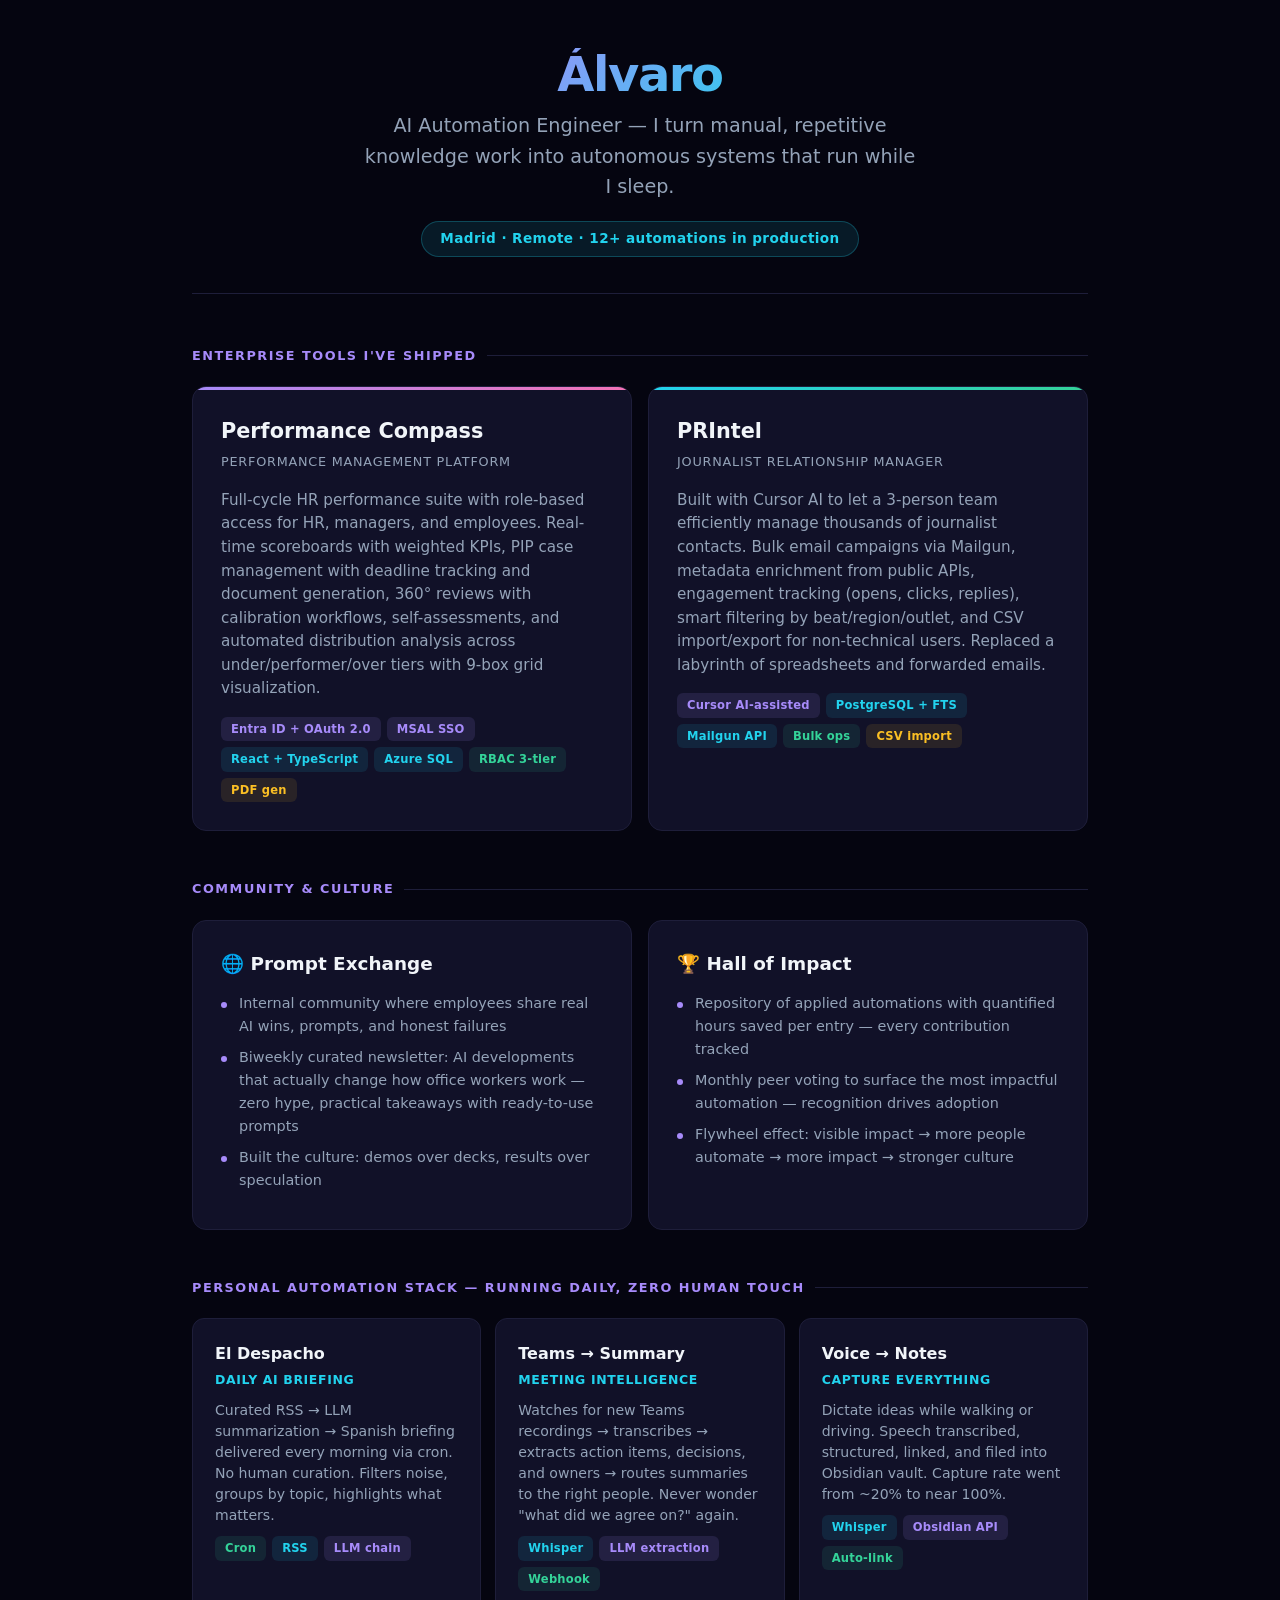
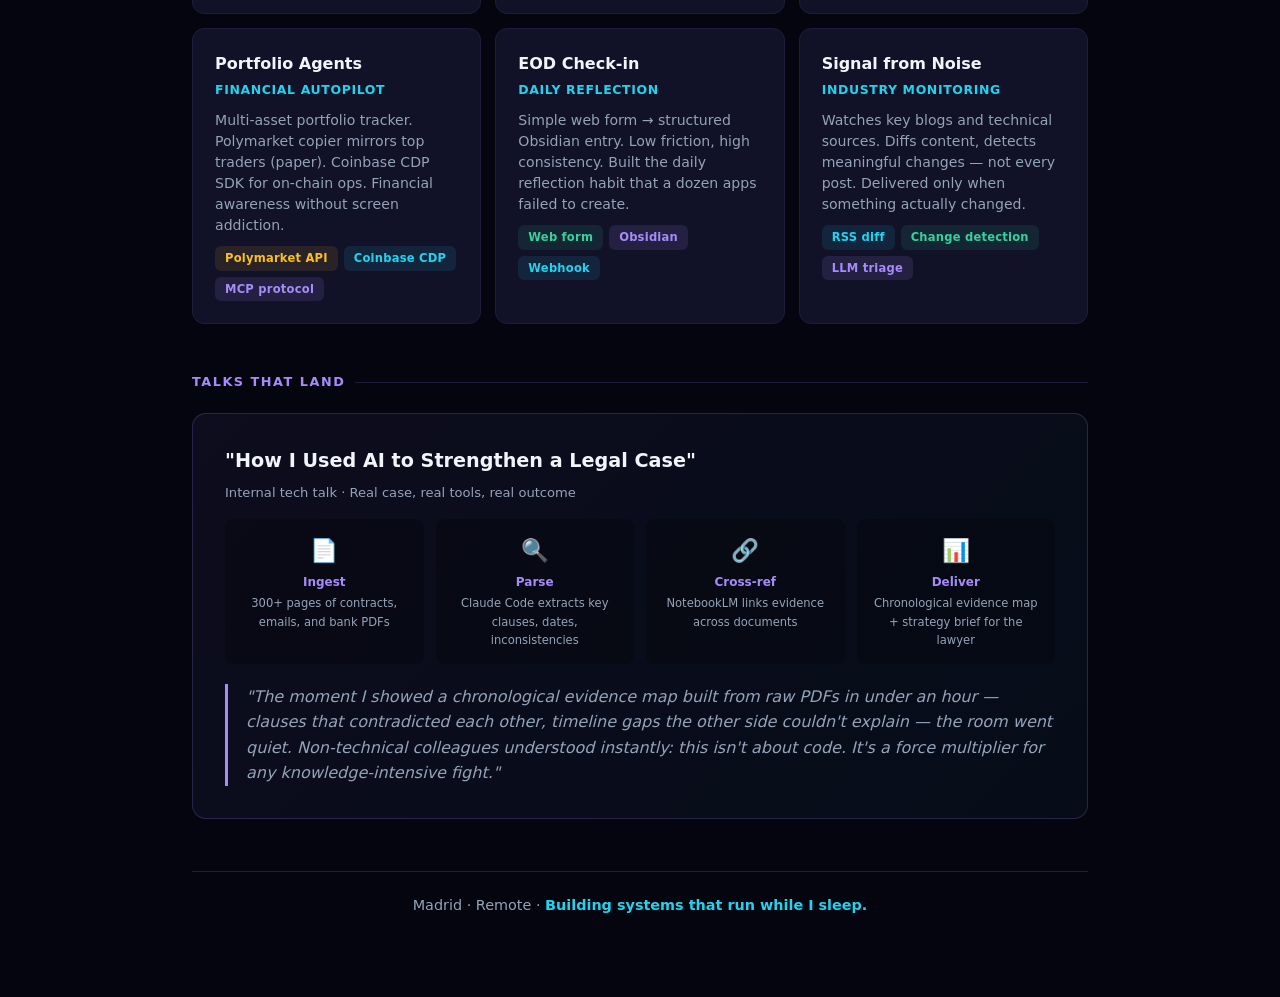
==== automations/index.html @ 8caeb6dc "Add AI automation one-pager" ====
<!DOCTYPE html>
<html lang="en">
<head>
<meta charset="UTF-8">
<meta name="viewport" content="width=device-width, initial-scale=1.0">
<title>Álvaro · AI Automation Engineer</title>
<style>
  :root {
    --bg: #050510;
    --surface: #0c0c1d;
    --card: #111128;
    --border: #1e1e3a;
    --purple: #a78bfa;
    --cyan: #22d3ee;
    --green: #34d399;
    --amber: #fbbf24;
    --pink: #f472b6;
    --text: #f1f5f9;
    --muted: #94a3b8;
  }
  * { margin: 0; padding: 0; box-sizing: border-box; }
  body {
    font-family: 'Inter', -apple-system, BlinkMacSystemFont, 'Segoe UI', system-ui, sans-serif;
    background: var(--bg);
    color: var(--text);
    font-size: 17px;
    line-height: 1.6;
    max-width: 960px;
    margin: 0 auto;
    padding: 48px 32px 80px;
  }
  a { color: var(--cyan); }

  /* ── HEADER ── */
  header {
    text-align: center;
    margin-bottom: 52px;
    padding-bottom: 36px;
    border-bottom: 1px solid var(--border);
  }
  h1 {
    font-size: 3rem;
    font-weight: 800;
    letter-spacing: -0.03em;
    line-height: 1.1;
    background: linear-gradient(135deg, #c4b5fd 0%, #a78bfa 30%, #22d3ee 70%, #67e8f9 100%);
    -webkit-background-clip: text;
    -webkit-text-fill-color: transparent;
    background-clip: text;
    margin-bottom: 10px;
  }
  .subtitle {
    font-size: 1.2rem;
    color: var(--muted);
    font-weight: 400;
    max-width: 560px;
    margin: 0 auto;
  }
  .tagline {
    display: inline-block;
    margin-top: 18px;
    padding: 6px 18px;
    border-radius: 20px;
    font-size: 0.85rem;
    font-weight: 600;
    letter-spacing: 0.03em;
    background: rgba(34, 211, 238, 0.1);
    border: 1px solid rgba(34, 211, 238, 0.25);
    color: var(--cyan);
  }

  /* ── SECTION HEADINGS ── */
  h2 {
    font-size: 0.8rem;
    font-weight: 700;
    text-transform: uppercase;
    letter-spacing: 0.12em;
    color: var(--purple);
    margin: 48px 0 20px;
    display: flex;
    align-items: center;
    gap: 10px;
  }
  h2::after {
    content: '';
    flex: 1;
    height: 1px;
    background: var(--border);
  }

  /* ── ENTERPRISE CARDS ── */
  .enterprise-grid {
    display: grid;
    grid-template-columns: 1fr 1fr;
    gap: 16px;
    margin-bottom: 20px;
  }
  .ecard {
    background: var(--card);
    border: 1px solid var(--border);
    border-radius: 14px;
    padding: 28px;
    position: relative;
    overflow: hidden;
  }
  .ecard::after {
    content: '';
    position: absolute;
    top: 0; left: 0;
    width: 100%; height: 3px;
  }
  .ecard.purple::after { background: linear-gradient(90deg, var(--purple), var(--pink)); }
  .ecard.cyan::after   { background: linear-gradient(90deg, var(--cyan), var(--green)); }
  .ecard h3 {
    font-size: 1.3rem;
    font-weight: 700;
    margin-bottom: 4px;
  }
  .ecard .role {
    font-size: 0.8rem;
    color: var(--muted);
    text-transform: uppercase;
    letter-spacing: 0.06em;
    margin-bottom: 16px;
  }
  .ecard p {
    color: var(--muted);
    font-size: 0.95rem;
    margin-bottom: 16px;
    line-height: 1.55;
  }
  .pill-row {
    display: flex;
    flex-wrap: wrap;
    gap: 6px;
  }
  .pill {
    font-size: 0.72rem;
    font-weight: 600;
    padding: 3px 10px;
    border-radius: 6px;
    letter-spacing: 0.02em;
  }
  .pill.purple { background: rgba(167,139,250,0.12); color: var(--purple); }
  .pill.cyan   { background: rgba(34,211,238,0.1);  color: var(--cyan); }
  .pill.green  { background: rgba(52,211,153,0.1);  color: var(--green); }
  .pill.amber  { background: rgba(251,191,36,0.1);  color: var(--amber); }

  /* ── COMMUNITY BLOCK ── */
  .community-block {
    display: grid;
    grid-template-columns: 1fr 1fr;
    gap: 16px;
    margin-bottom: 20px;
  }
  .cblock {
    background: var(--card);
    border: 1px solid var(--border);
    border-radius: 14px;
    padding: 28px;
  }
  .cblock h3 {
    font-size: 1.15rem;
    font-weight: 700;
    margin-bottom: 14px;
    display: flex;
    align-items: center;
    gap: 8px;
  }
  .cblock li {
    color: var(--muted);
    font-size: 0.9rem;
    margin-bottom: 8px;
    padding-left: 18px;
    position: relative;
    list-style: none;
  }
  .cblock li::before {
    content: '';
    position: absolute;
    left: 0; top: 10px;
    width: 6px; height: 6px;
    border-radius: 50%;
    background: var(--purple);
  }

  /* ── PERSONAL STACK ── */
  .stack-grid {
    display: grid;
    grid-template-columns: 1fr 1fr 1fr;
    gap: 14px;
    margin-bottom: 20px;
  }
  .scard {
    background: var(--card);
    border: 1px solid var(--border);
    border-radius: 12px;
    padding: 22px;
    transition: border-color 0.2s;
  }
  .scard:hover { border-color: var(--purple); }
  .scard h3 {
    font-size: 1rem;
    font-weight: 700;
    margin-bottom: 3px;
  }
  .scard .hook {
    font-size: 0.78rem;
    color: var(--cyan);
    font-weight: 600;
    text-transform: uppercase;
    letter-spacing: 0.05em;
    margin-bottom: 10px;
  }
  .scard p {
    font-size: 0.88rem;
    color: var(--muted);
    line-height: 1.5;
  }

  /* ── TALK BLOCK ── */
  .talk-block {
    background: linear-gradient(135deg, rgba(167,139,250,0.06), rgba(34,211,238,0.04));
    border: 1px solid rgba(167,139,250,0.2);
    border-radius: 14px;
    padding: 32px;
    margin-top: 16px;
  }
  .talk-block h3 {
    font-size: 1.2rem;
    font-weight: 700;
    margin-bottom: 6px;
  }
  .talk-block .context {
    font-size: 0.82rem;
    color: var(--muted);
    margin-bottom: 16px;
  }
  .talk-flow {
    display: flex;
    gap: 12px;
    flex-wrap: wrap;
    margin-bottom: 20px;
  }
  .flow-step {
    flex: 1;
    min-width: 110px;
    background: rgba(0,0,0,0.25);
    border-radius: 8px;
    padding: 14px;
    text-align: center;
  }
  .flow-step .icon {
    font-size: 1.4rem;
    margin-bottom: 4px;
  }
  .flow-step .label {
    font-size: 0.75rem;
    font-weight: 600;
    color: var(--purple);
  }
  .flow-step .detail {
    font-size: 0.72rem;
    color: var(--muted);
    margin-top: 2px;
  }
  .quote {
    font-size: 1rem;
    font-style: italic;
    color: var(--muted);
    border-left: 3px solid var(--purple);
    padding-left: 18px;
    margin-top: 16px;
  }

  /* ── FOOTER ── */
  footer {
    margin-top: 52px;
    padding-top: 22px;
    border-top: 1px solid var(--border);
    text-align: center;
    font-size: 0.9rem;
    color: var(--muted);
  }
  footer strong { color: var(--cyan); }

  @media (max-width: 720px) {
    .enterprise-grid, .community-block, .stack-grid { grid-template-columns: 1fr; }
    h1 { font-size: 2.2rem; }
  }
  @media print {
    body { background: #fff; color: #1a1a2e; font-size: 13px; max-width: 100%; padding: 28px; }
    .card, .ecard, .scard, .cblock { background: #f8f9fc; border-color: #ddd; }
    h1 { -webkit-text-fill-color: #7c3aed; }
    h2 { color: #7c3aed; }
    .muted, p, .detail, .context { color: #444; }
  }
</style>
</head>
<body>

<header>
  <h1>Álvaro</h1>
  <p class="subtitle">AI Automation Engineer — I turn manual, repetitive knowledge work into autonomous systems that run while I sleep.</p>
  <div class="tagline">Madrid · Remote · 12+ automations in production</div>
</header>

<!-- ═══════════ ENTERPRISE ═══════════ -->
<h2>Enterprise Tools I've Shipped</h2>

<div class="enterprise-grid">
  <div class="ecard purple">
    <h3>Performance Compass</h3>
    <div class="role">Performance Management Platform</div>
    <p>
      Full-cycle HR performance suite with role-based access for HR, managers, and employees.
      Real-time scoreboards with weighted KPIs, PIP case management with deadline tracking and
      document generation, 360° reviews with calibration workflows, self-assessments, and automated
      distribution analysis across under/performer/over tiers with 9-box grid visualization.
    </p>
    <div class="pill-row">
      <span class="pill purple">Entra ID + OAuth 2.0</span>
      <span class="pill purple">MSAL SSO</span>
      <span class="pill cyan">React + TypeScript</span>
      <span class="pill cyan">Azure SQL</span>
      <span class="pill green">RBAC 3-tier</span>
      <span class="pill amber">PDF gen</span>
    </div>
  </div>

  <div class="ecard cyan">
    <h3>PRIntel</h3>
    <div class="role">Journalist Relationship Manager</div>
    <p>
      Built with Cursor AI to let a 3-person team efficiently manage thousands of journalist contacts.
      Bulk email campaigns via Mailgun, metadata enrichment from public APIs, engagement tracking
      (opens, clicks, replies), smart filtering by beat/region/outlet, and CSV import/export for
      non-technical users. Replaced a labyrinth of spreadsheets and forwarded emails.
    </p>
    <div class="pill-row">
      <span class="pill purple">Cursor AI-assisted</span>
      <span class="pill cyan">PostgreSQL + FTS</span>
      <span class="pill cyan">Mailgun API</span>
      <span class="pill green">Bulk ops</span>
      <span class="pill amber">CSV import</span>
    </div>
  </div>
</div>

<!-- ═══════════ COMMUNITY ═══════════ -->
<h2>Community & Culture</h2>

<div class="community-block">
  <div class="cblock">
    <h3>🌐 Prompt Exchange</h3>
    <ul>
      <li>Internal community where employees share real AI wins, prompts, and honest failures</li>
      <li>Biweekly curated newsletter: AI developments that actually change how office workers work — zero hype, practical takeaways with ready-to-use prompts</li>
      <li>Built the culture: demos over decks, results over speculation</li>
    </ul>
  </div>

  <div class="cblock">
    <h3>🏆 Hall of Impact</h3>
    <ul>
      <li>Repository of applied automations with quantified hours saved per entry — every contribution tracked</li>
      <li>Monthly peer voting to surface the most impactful automation — recognition drives adoption</li>
      <li>Flywheel effect: visible impact → more people automate → more impact → stronger culture</li>
    </ul>
  </div>
</div>

<!-- ═══════════ PERSONAL STACK ═══════════ -->
<h2>Personal Automation Stack — Running Daily, Zero Human Touch</h2>

<div class="stack-grid">
  <div class="scard">
    <h3>El Despacho</h3>
    <div class="hook">Daily AI Briefing</div>
    <p>Curated RSS → LLM summarization → Spanish briefing delivered every morning via cron. No human curation. Filters noise, groups by topic, highlights what matters.</p>
    <div class="pill-row" style="margin-top:10px">
      <span class="pill green">Cron</span>
      <span class="pill cyan">RSS</span>
      <span class="pill purple">LLM chain</span>
    </div>
  </div>
  <div class="scard">
    <h3>Teams → Summary</h3>
    <div class="hook">Meeting Intelligence</div>
    <p>Watches for new Teams recordings → transcribes → extracts action items, decisions, and owners → routes summaries to the right people. Never wonder "what did we agree on?" again.</p>
    <div class="pill-row" style="margin-top:10px">
      <span class="pill cyan">Whisper</span>
      <span class="pill purple">LLM extraction</span>
      <span class="pill green">Webhook</span>
    </div>
  </div>
  <div class="scard">
    <h3>Voice → Notes</h3>
    <div class="hook">Capture Everything</div>
    <p>Dictate ideas while walking or driving. Speech transcribed, structured, linked, and filed into Obsidian vault. Capture rate went from ~20% to near 100%.</p>
    <div class="pill-row" style="margin-top:10px">
      <span class="pill cyan">Whisper</span>
      <span class="pill purple">Obsidian API</span>
      <span class="pill green">Auto-link</span>
    </div>
  </div>
  <div class="scard">
    <h3>Portfolio Agents</h3>
    <div class="hook">Financial Autopilot</div>
    <p>Multi-asset portfolio tracker. Polymarket copier mirrors top traders (paper). Coinbase CDP SDK for on-chain ops. Financial awareness without screen addiction.</p>
    <div class="pill-row" style="margin-top:10px">
      <span class="pill amber">Polymarket API</span>
      <span class="pill cyan">Coinbase CDP</span>
      <span class="pill purple">MCP protocol</span>
    </div>
  </div>
  <div class="scard">
    <h3>EOD Check-in</h3>
    <div class="hook">Daily Reflection</div>
    <p>Simple web form → structured Obsidian entry. Low friction, high consistency. Built the daily reflection habit that a dozen apps failed to create.</p>
    <div class="pill-row" style="margin-top:10px">
      <span class="pill green">Web form</span>
      <span class="pill purple">Obsidian</span>
      <span class="pill cyan">Webhook</span>
    </div>
  </div>
  <div class="scard">
    <h3>Signal from Noise</h3>
    <div class="hook">Industry Monitoring</div>
    <p>Watches key blogs and technical sources. Diffs content, detects meaningful changes — not every post. Delivered only when something actually changed.</p>
    <div class="pill-row" style="margin-top:10px">
      <span class="pill cyan">RSS diff</span>
      <span class="pill green">Change detection</span>
      <span class="pill purple">LLM triage</span>
    </div>
  </div>
</div>

<!-- ═══════════ TALKS ═══════════ -->
<h2>Talks That Land</h2>

<div class="talk-block">
  <h3>"How I Used AI to Strengthen a Legal Case"</h3>
  <div class="context">Internal tech talk · Real case, real tools, real outcome</div>

  <div class="talk-flow">
    <div class="flow-step">
      <div class="icon">📄</div>
      <div class="label">Ingest</div>
      <div class="detail">300+ pages of contracts, emails, and bank PDFs</div>
    </div>
    <div class="flow-step">
      <div class="icon">🔍</div>
      <div class="label">Parse</div>
      <div class="detail">Claude Code extracts key clauses, dates, inconsistencies</div>
    </div>
    <div class="flow-step">
      <div class="icon">🔗</div>
      <div class="label">Cross-ref</div>
      <div class="detail">NotebookLM links evidence across documents</div>
    </div>
    <div class="flow-step">
      <div class="icon">📊</div>
      <div class="label">Deliver</div>
      <div class="detail">Chronological evidence map + strategy brief for the lawyer</div>
    </div>
  </div>

  <div class="quote">
    "The moment I showed a chronological evidence map built from raw PDFs in under an hour —
    clauses that contradicted each other, timeline gaps the other side couldn't explain —
    the room went quiet. Non-technical colleagues understood instantly: this isn't about code.
    It's a force multiplier for any knowledge-intensive fight."
  </div>
</div>

<footer>
  Madrid · Remote · <strong>Building systems that run while I sleep.</strong>
</footer>

</body>
</html>
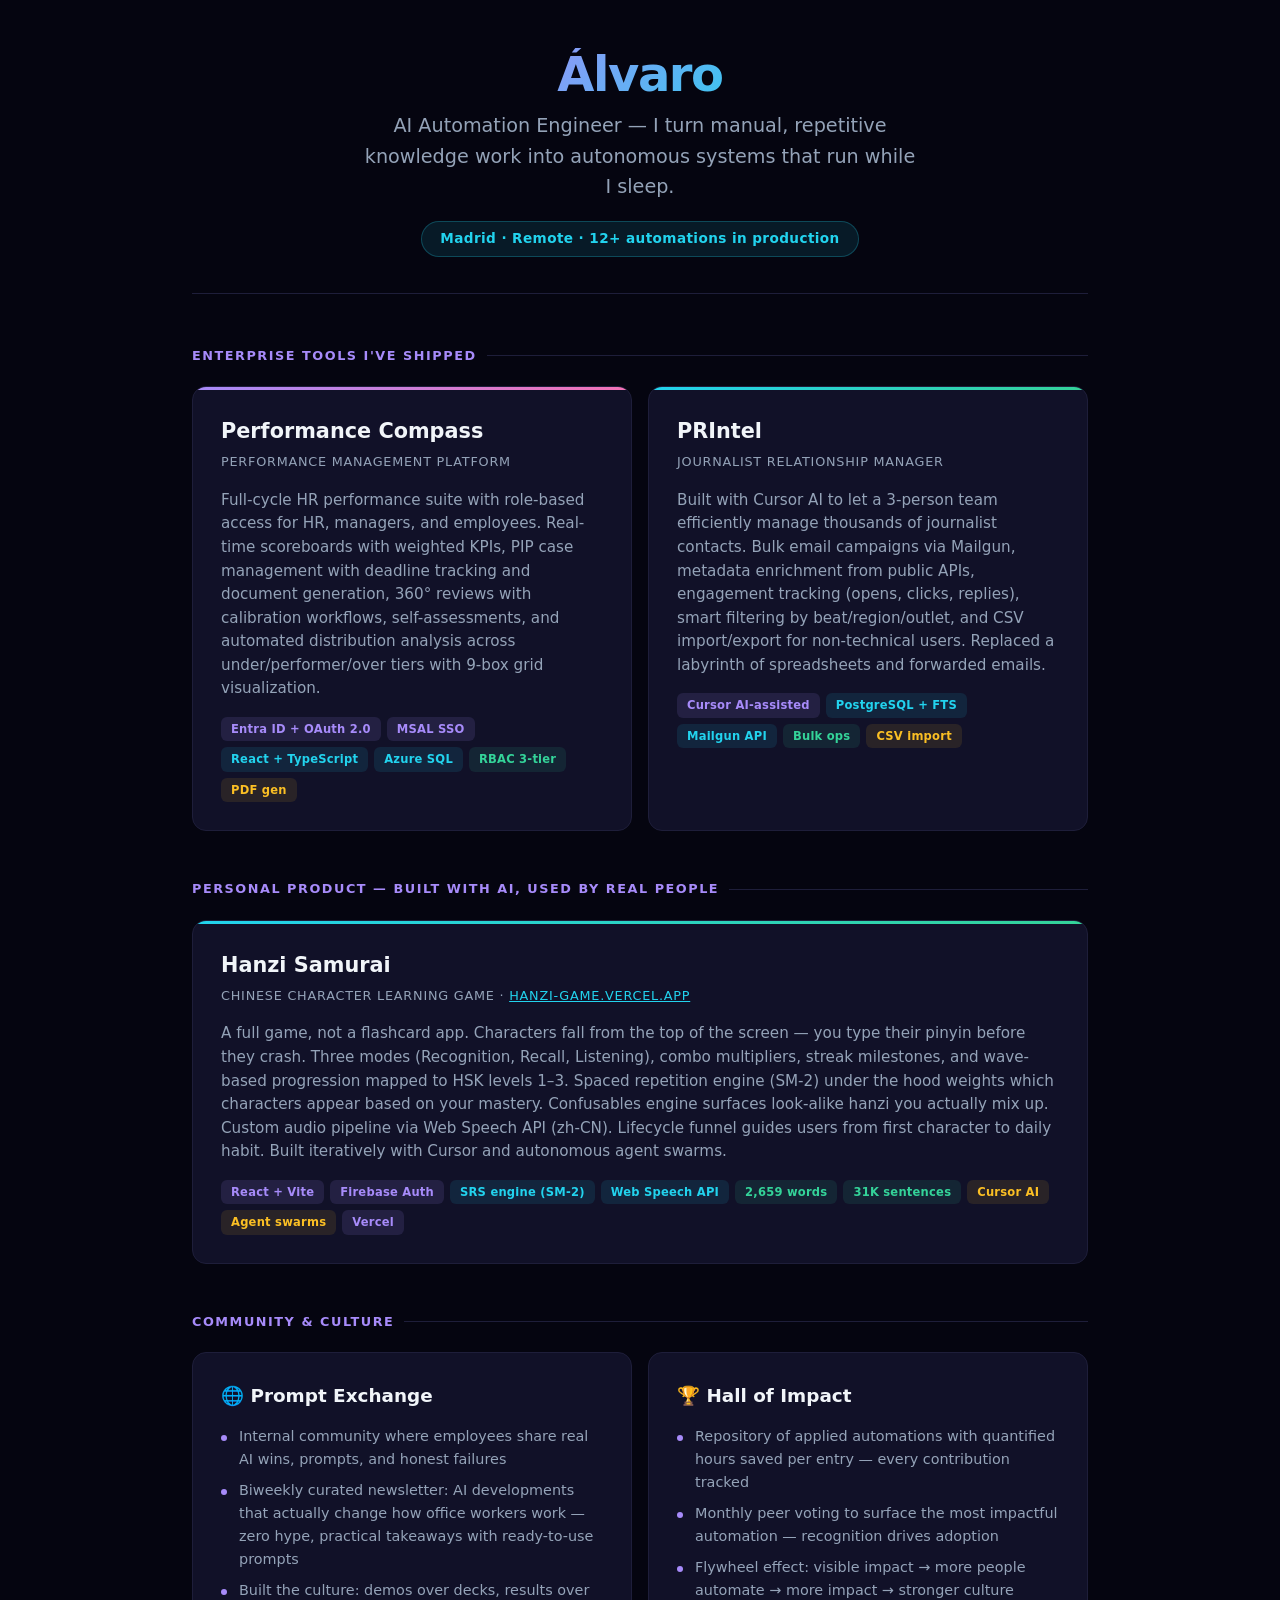
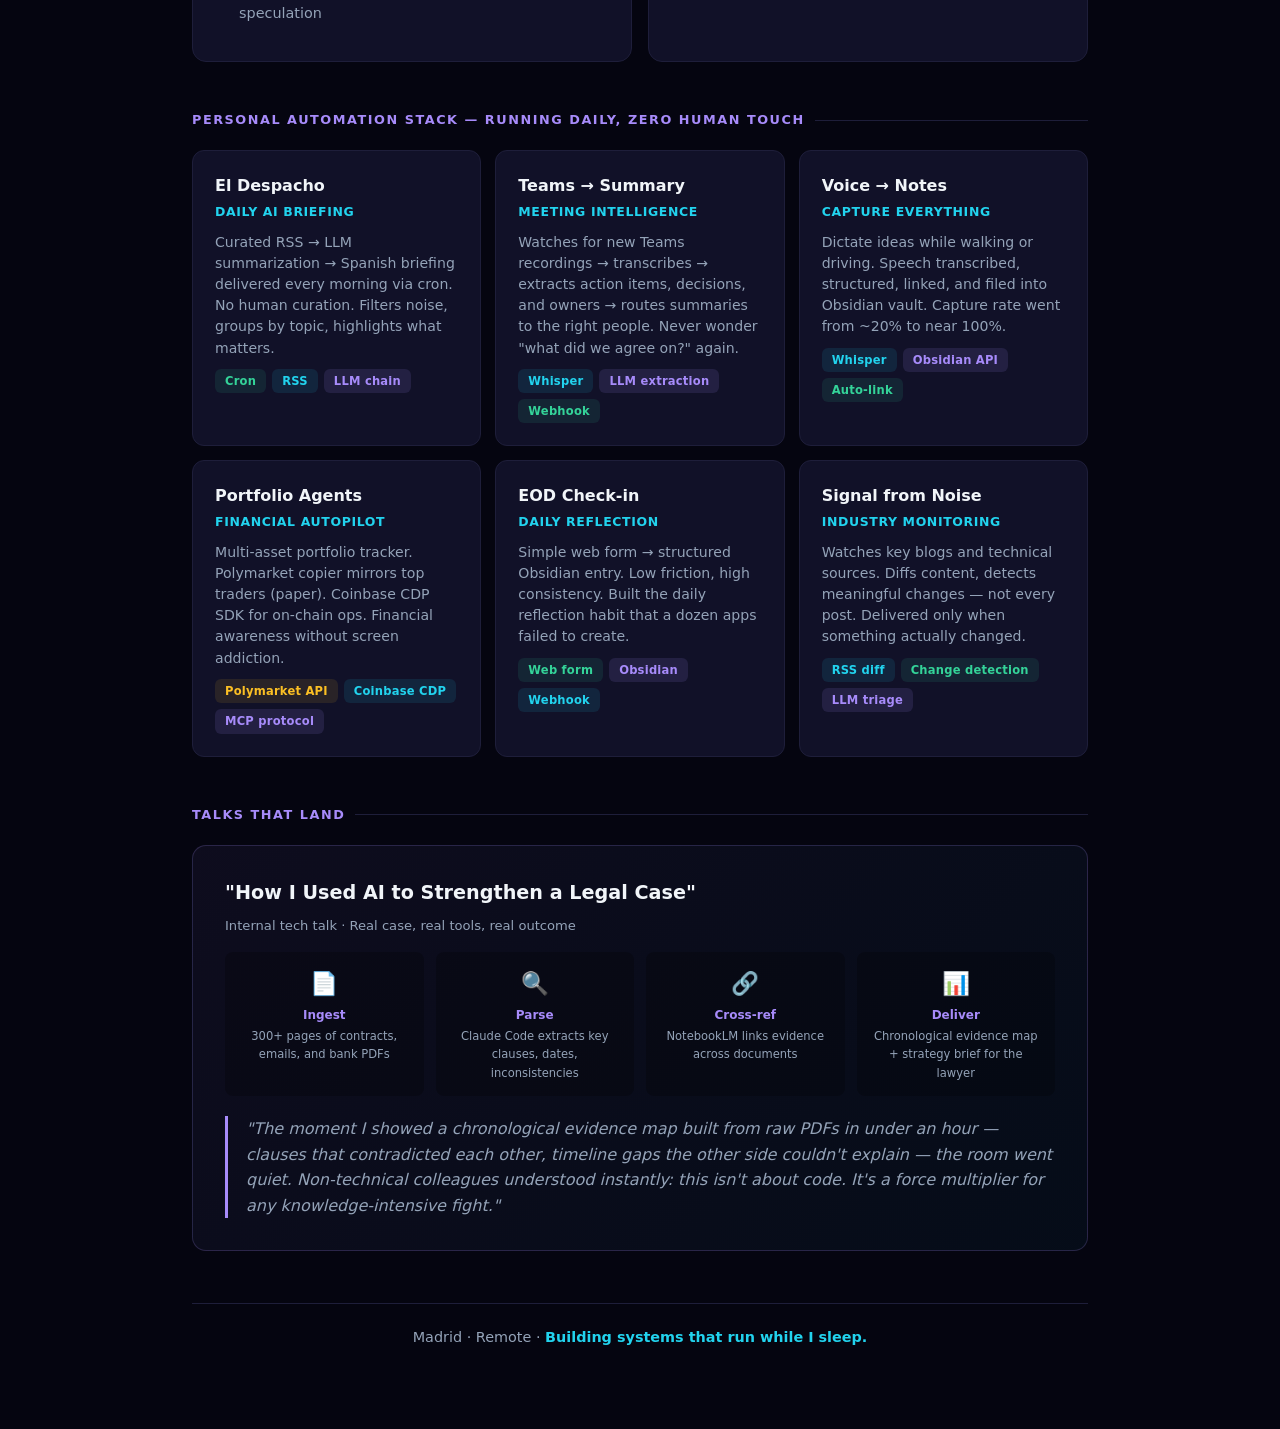
==== commit cca3b120: "Add Hanzi Samurai to one-pager" ====
--- a/automations/index.html
+++ b/automations/index.html
@@ -347,6 +347,35 @@
   </div>
 </div>
 
+<!-- ═══════════ PERSONAL PRODUCT ═══════════ -->
+<h2>Personal Product — Built With AI, Used By Real People</h2>
+
+<div style="display:grid; grid-template-columns: 1fr 1fr; gap:16px; margin-bottom:20px">
+<div class="ecard cyan" style="grid-column: 1 / -1;">
+  <h3>Hanzi Samurai</h3>
+  <div class="role">Chinese Character Learning Game · <a href="https://hanzi-game-8yvzcnspn-alvaromieres-5993s-projects.vercel.app" style="color:var(--cyan)">hanzi-game.vercel.app</a></div>
+  <p>
+    A full game, not a flashcard app. Characters fall from the top of the screen — you type their pinyin
+    before they crash. Three modes (Recognition, Recall, Listening), combo multipliers, streak milestones,
+    and wave-based progression mapped to HSK levels 1–3. Spaced repetition engine (SM-2) under the hood
+    weights which characters appear based on your mastery. Confusables engine surfaces look-alike hanzi
+    you actually mix up. Custom audio pipeline via Web Speech API (zh-CN). Lifecycle funnel guides users
+    from first character to daily habit. Built iteratively with Cursor and autonomous agent swarms.
+  </p>
+  <div class="pill-row">
+    <span class="pill purple">React + Vite</span>
+    <span class="pill purple">Firebase Auth</span>
+    <span class="pill cyan">SRS engine (SM-2)</span>
+    <span class="pill cyan">Web Speech API</span>
+    <span class="pill green">2,659 words</span>
+    <span class="pill green">31K sentences</span>
+    <span class="pill amber">Cursor AI</span>
+    <span class="pill amber">Agent swarms</span>
+    <span class="pill purple">Vercel</span>
+  </div>
+</div>
+</div>
+
 <!-- ═══════════ COMMUNITY ═══════════ -->
 <h2>Community & Culture</h2>
 
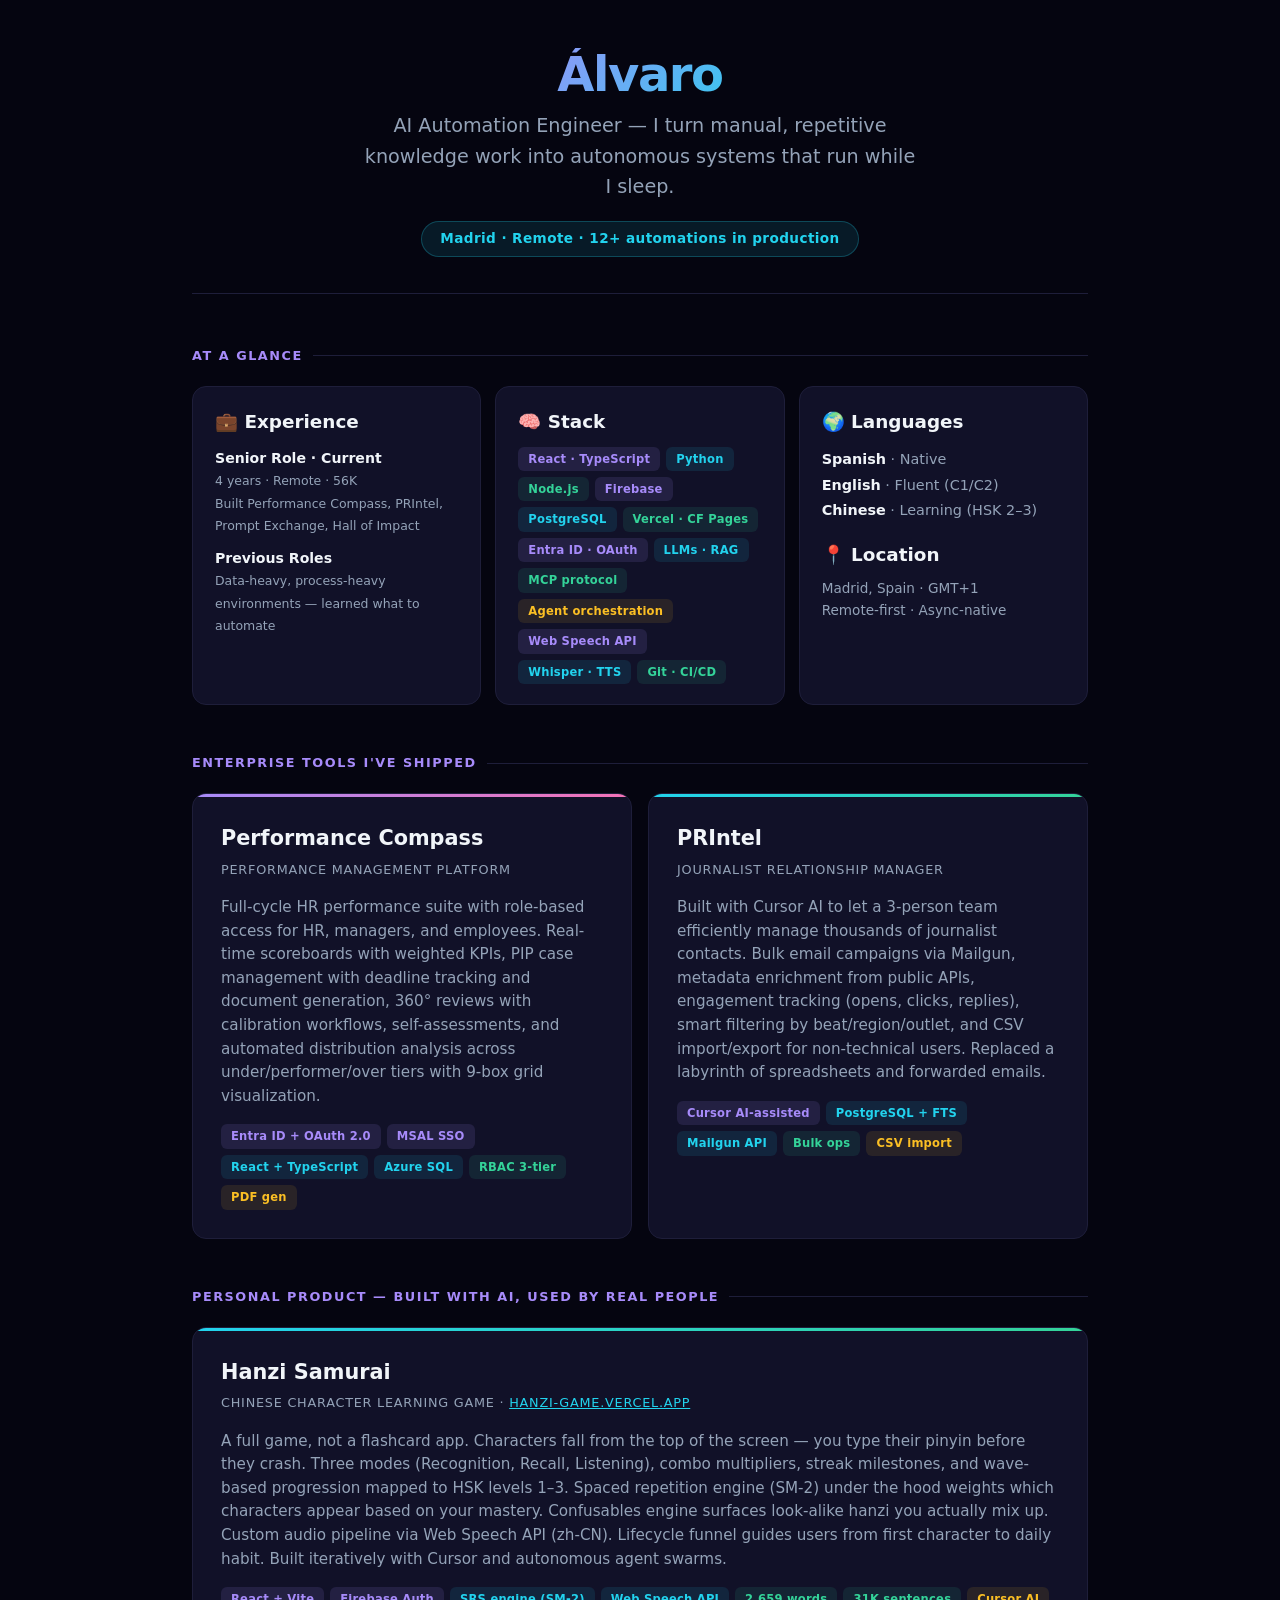
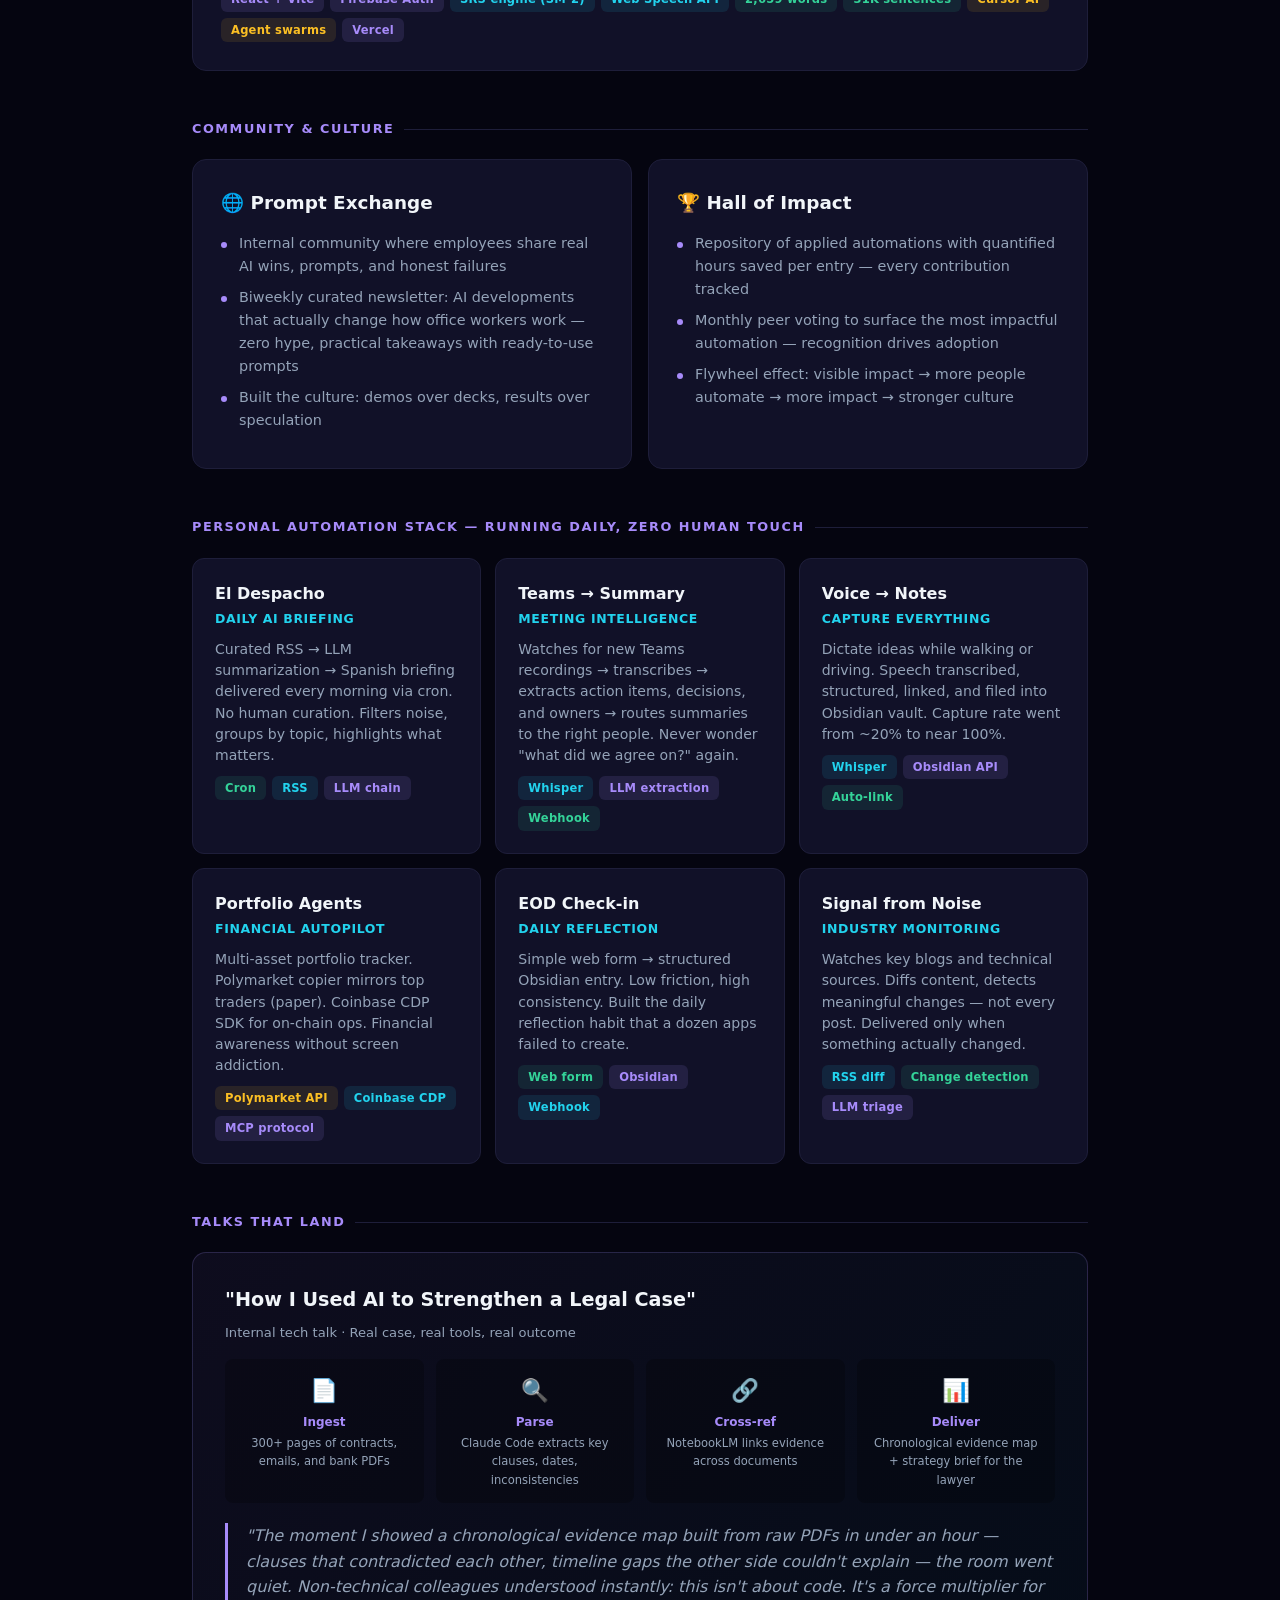
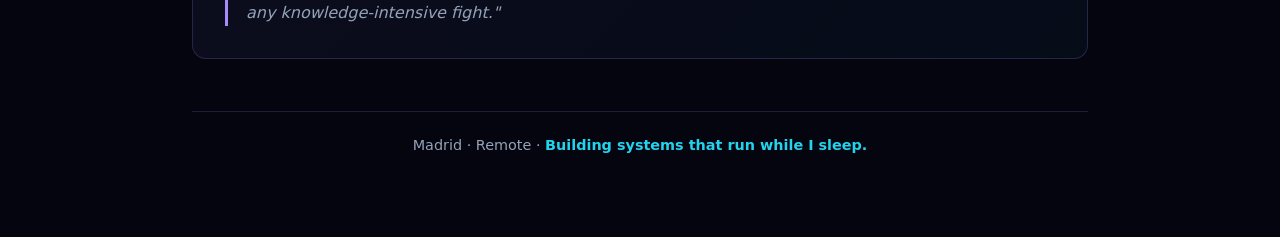
==== commit a7c677ef: "Add condensed CV section" ====
--- a/automations/index.html
+++ b/automations/index.html
@@ -304,6 +304,61 @@
   <p class="subtitle">AI Automation Engineer — I turn manual, repetitive knowledge work into autonomous systems that run while I sleep.</p>
   <div class="tagline">Madrid · Remote · 12+ automations in production</div>
 </header>
+
+<!-- ═══════════ CONDENSED CV ═══════════ -->
+<h2>At a Glance</h2>
+
+<div style="display:grid; grid-template-columns: 1fr 1fr 1fr; gap:14px; margin-bottom:28px">
+
+  <div class="cblock" style="padding:20px 22px">
+    <h3 style="margin-bottom:10px">💼 Experience</h3>
+    <div style="font-size:0.88rem; color:var(--muted); line-height:1.6">
+      <div style="margin-bottom:10px">
+        <strong style="color:var(--text)">Senior Role · Current</strong><br>
+        <span style="font-size:0.78rem">4 years · Remote · 56K</span><br>
+        <span style="font-size:0.78rem">Built Performance Compass, PRIntel, Prompt Exchange, Hall of Impact</span>
+      </div>
+      <div>
+        <strong style="color:var(--text)">Previous Roles</strong><br>
+        <span style="font-size:0.78rem">Data-heavy, process-heavy environments — learned what to automate</span>
+      </div>
+    </div>
+  </div>
+
+  <div class="cblock" style="padding:20px 22px">
+    <h3 style="margin-bottom:10px">🧠 Stack</h3>
+    <div class="pill-row">
+      <span class="pill purple">React · TypeScript</span>
+      <span class="pill cyan">Python</span>
+      <span class="pill green">Node.js</span>
+      <span class="pill purple">Firebase</span>
+      <span class="pill cyan">PostgreSQL</span>
+      <span class="pill green">Vercel · CF Pages</span>
+      <span class="pill purple">Entra ID · OAuth</span>
+      <span class="pill cyan">LLMs · RAG</span>
+      <span class="pill green">MCP protocol</span>
+      <span class="pill amber">Agent orchestration</span>
+      <span class="pill purple">Web Speech API</span>
+      <span class="pill cyan">Whisper · TTS</span>
+      <span class="pill green">Git · CI/CD</span>
+    </div>
+  </div>
+
+  <div class="cblock" style="padding:20px 22px">
+    <h3 style="margin-bottom:10px">🌍 Languages</h3>
+    <div style="font-size:0.9rem; color:var(--muted); line-height:1.8">
+      <div><strong style="color:var(--text)">Spanish</strong> · Native</div>
+      <div><strong style="color:var(--text)">English</strong> · Fluent (C1/C2)</div>
+      <div><strong style="color:var(--text)">Chinese</strong> · Learning (HSK 2–3)</div>
+    </div>
+    <h3 style="margin-top:16px; margin-bottom:8px">📍 Location</h3>
+    <div style="font-size:0.85rem; color:var(--muted)">
+      Madrid, Spain · GMT+1<br>
+      Remote-first · Async-native
+    </div>
+  </div>
+
+</div>
 
 <!-- ═══════════ ENTERPRISE ═══════════ -->
 <h2>Enterprise Tools I've Shipped</h2>
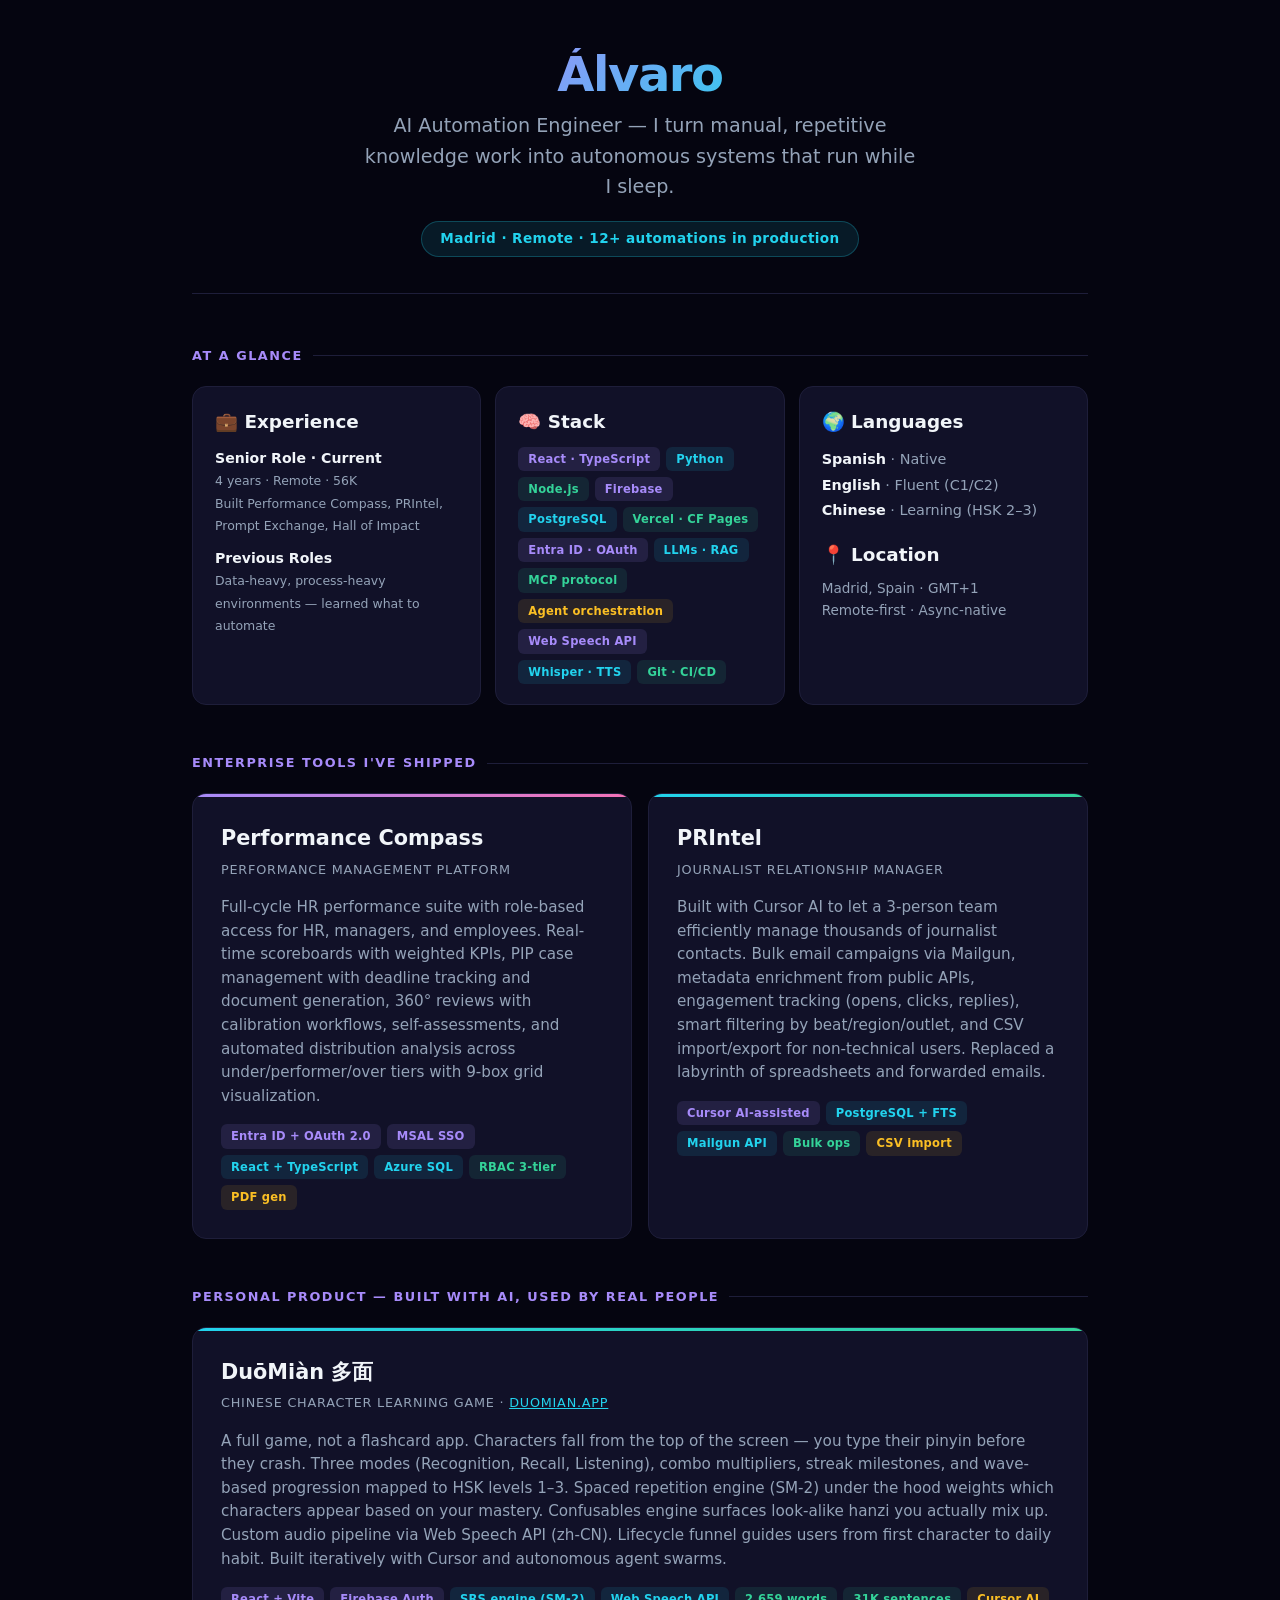
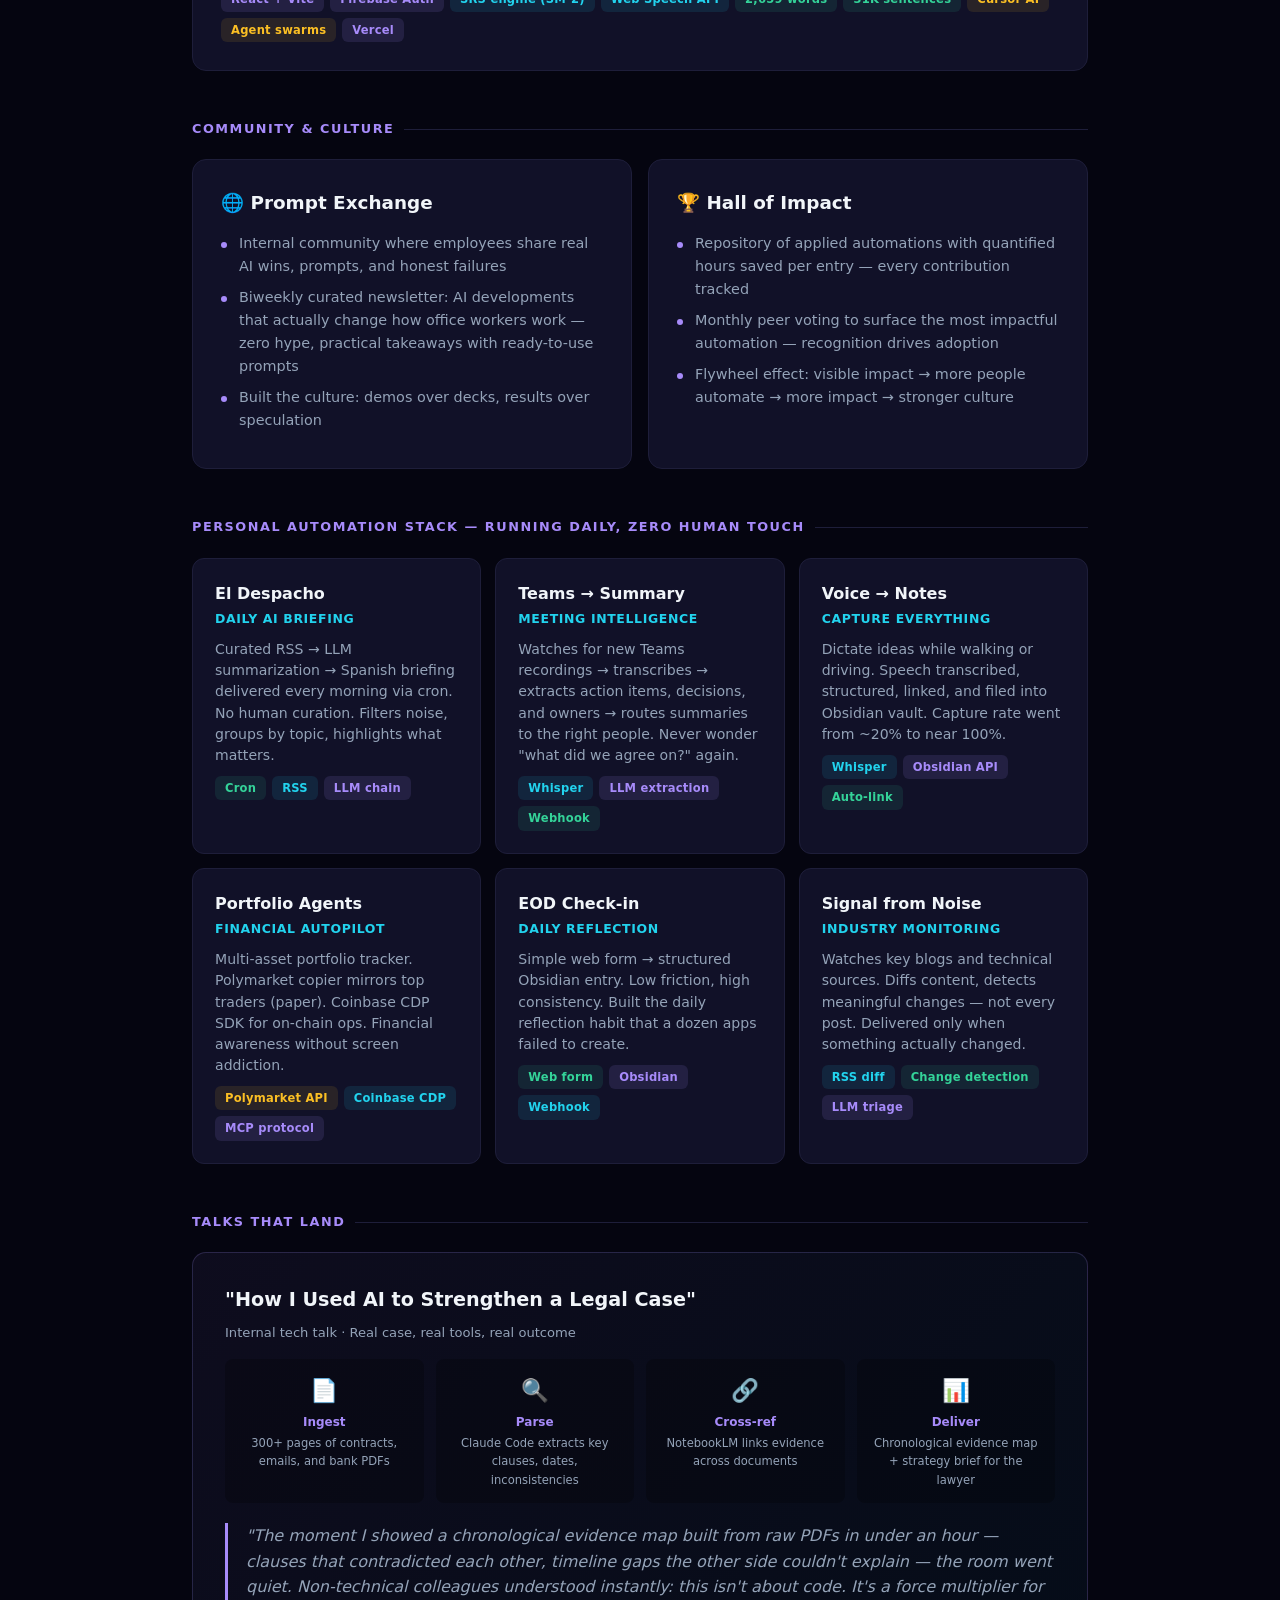
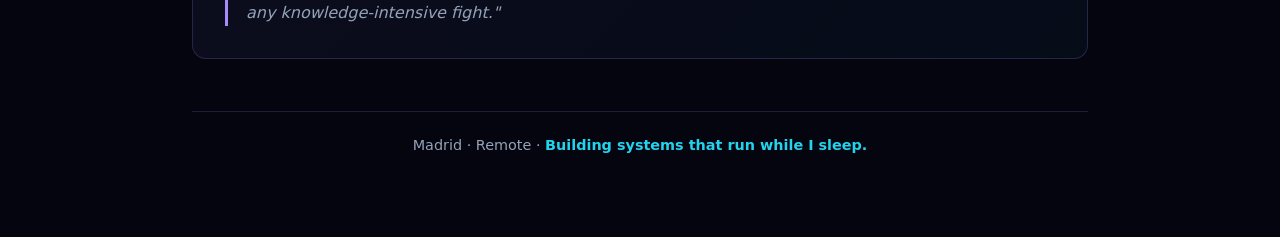
==== commit 7e32049c: "Automations: update product name and link to DuōMiàn (duomian.app) Co-authored-by: Álvaro <alvaro.mi" ====
--- a/automations/index.html
+++ b/automations/index.html
@@ -407,8 +407,8 @@
 
 <div style="display:grid; grid-template-columns: 1fr 1fr; gap:16px; margin-bottom:20px">
 <div class="ecard cyan" style="grid-column: 1 / -1;">
-  <h3>Hanzi Samurai</h3>
-  <div class="role">Chinese Character Learning Game · <a href="https://hanzi-game-8yvzcnspn-alvaromieres-5993s-projects.vercel.app" style="color:var(--cyan)">hanzi-game.vercel.app</a></div>
+  <h3>DuōMiàn 多面</h3>
+  <div class="role">Chinese Character Learning Game · <a href="https://duomian.app" style="color:var(--cyan)">duomian.app</a></div>
   <p>
     A full game, not a flashcard app. Characters fall from the top of the screen — you type their pinyin
     before they crash. Three modes (Recognition, Recall, Listening), combo multipliers, streak milestones,
